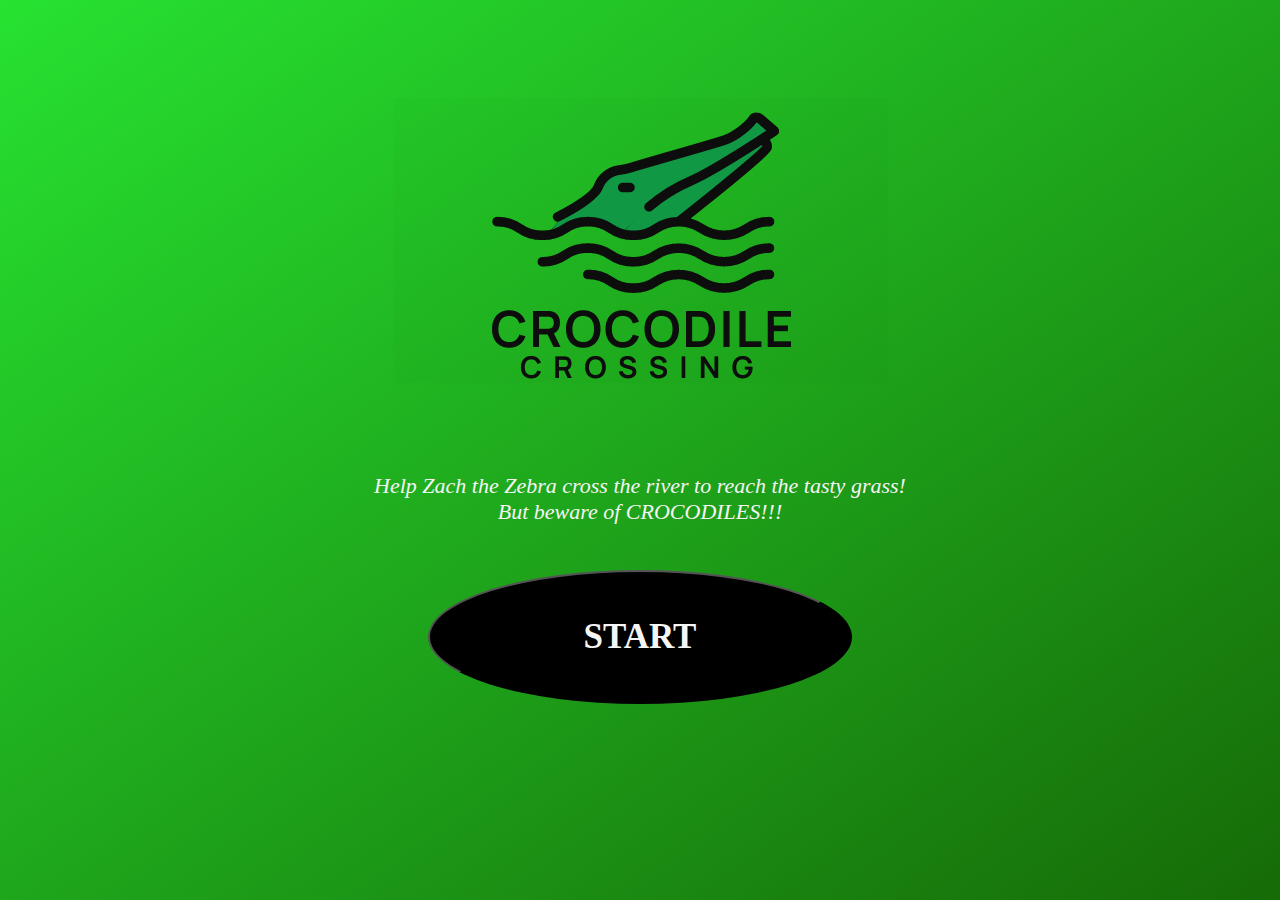
==== index.html @ 56c61f9b "Added level up page" ====
<!DOCTYPE html>
<html lang="en">

<head>
    <meta charset="UTF-8">
    <meta http-equiv="X-UA-Compatible" content="IE=edge">
    <meta name="viewport" content="width=device-width, initial-scale=1.0">
    <title>Crocodile Crossing</title>
    <link rel="stylesheet" href="./css/start.css">
</head>

<body>
    <div id="logo">
        <img src="images/logo2.png" alt ="Crocodile Crossing Logo"</div>
        <section>Help Zach the Zebra cross the river to reach the tasty grass!<br>
        But beware of CROCODILES!!!</section>
        <button><a href ="game.html">START</a></button>


</body>

</html>
---- css/start.css ----
html {
    background-image: linear-gradient(to bottom right, rgb(39, 226, 49), rgb(22, 107, 7));
    background-repeat: no-repeat;
    min-height: 100%;
    min-width: 1024px;

    width: 100%;
    height: auto;
}



img {
    background-color: none;
    margin-top: 10vh;
    margin-bottom: 10vh;
}

#logo {
    display: flex;
    flex-direction: column;
    align-items: center;
    text-align: center;
    color: whitesmoke;
    font-size: 22px;
    font-style: oblique;
    font-family: 'Times New Roman', Times, serif;
    margin-bottom: 0;
    position: relative;
    box-sizing: border-box;
}





button {
    color: whitesmoke;
    background-color: black;
    text-align: center;
    padding: 5vh 12vw;
    font-size: 35px;
    border-radius: 50%;
    margin-top: 5vh;
    display: flex;

}

a {
    color: whitesmoke;
    font-family: 'Times New Roman', Times, serif;
    font-weight: bold;
    text-decoration: none;
}

#gameover h1 {
    color: whitesmoke;
    font-size: 20vh;
    font-family: 'Times New Roman', Times, serif;
    margin-bottom: 5vh;
}

#gameover {
    display: flex;
    flex-direction: column;
    align-items: center;

}

#congratulations {
    color: whitesmoke;
    font-size: 22px;
    display: flex;
    flex-direction: column;
    align-items: center;
    color: whitesmoke;
    font-family: 'Times New Roman', Times, serif;
    font-style: oblique;
}

#congratulations h1 {
    font-size: 13vh;
}
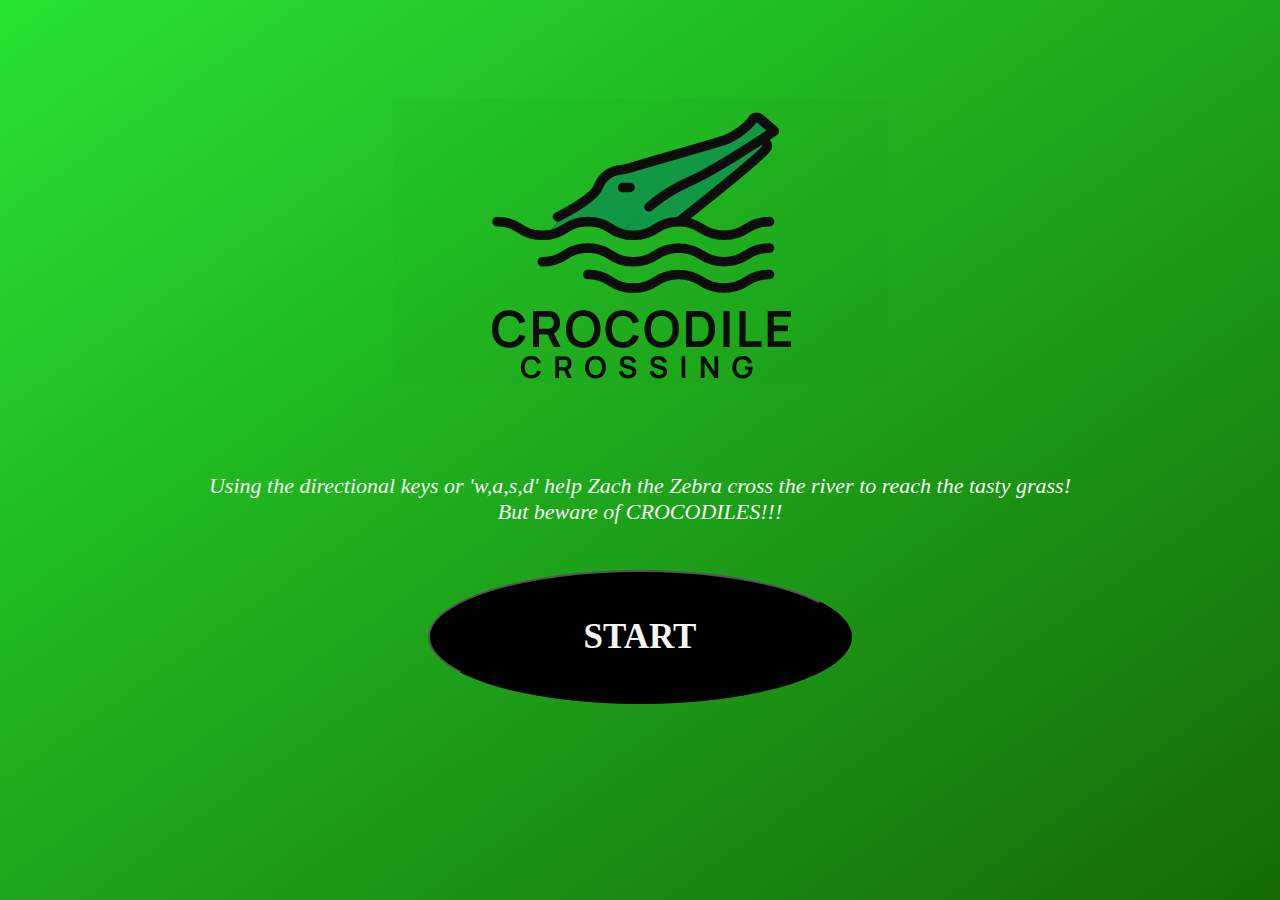
==== commit f75b9d72: "added the lion class and some more levels" ====
--- a/index.html
+++ b/index.html
@@ -11,10 +11,10 @@
 
 <body>
     <div id="logo">
-        <img src="images/logo2.png" alt ="Crocodile Crossing Logo"</div>
-        <section>Help Zach the Zebra cross the river to reach the tasty grass!<br>
+        <img src="./images/logo2.png" alt ="Crocodile Crossing Logo"</div>
+        <section>Using the directional keys or 'w,a,s,d' help Zach the Zebra cross the river to reach the tasty grass!<br>
         But beware of CROCODILES!!!</section>
-        <button><a href ="game.html">START</a></button>
+        <button><a href ="./game.html">START</a></button>
 
 
 </body>
--- a/css/start.css
+++ b/css/start.css
@@ -80,4 +80,8 @@
 
 #congratulations h1 {
     font-size: 13vh;
+}
+
+#retry {
+    margin-top: 32vh;
 }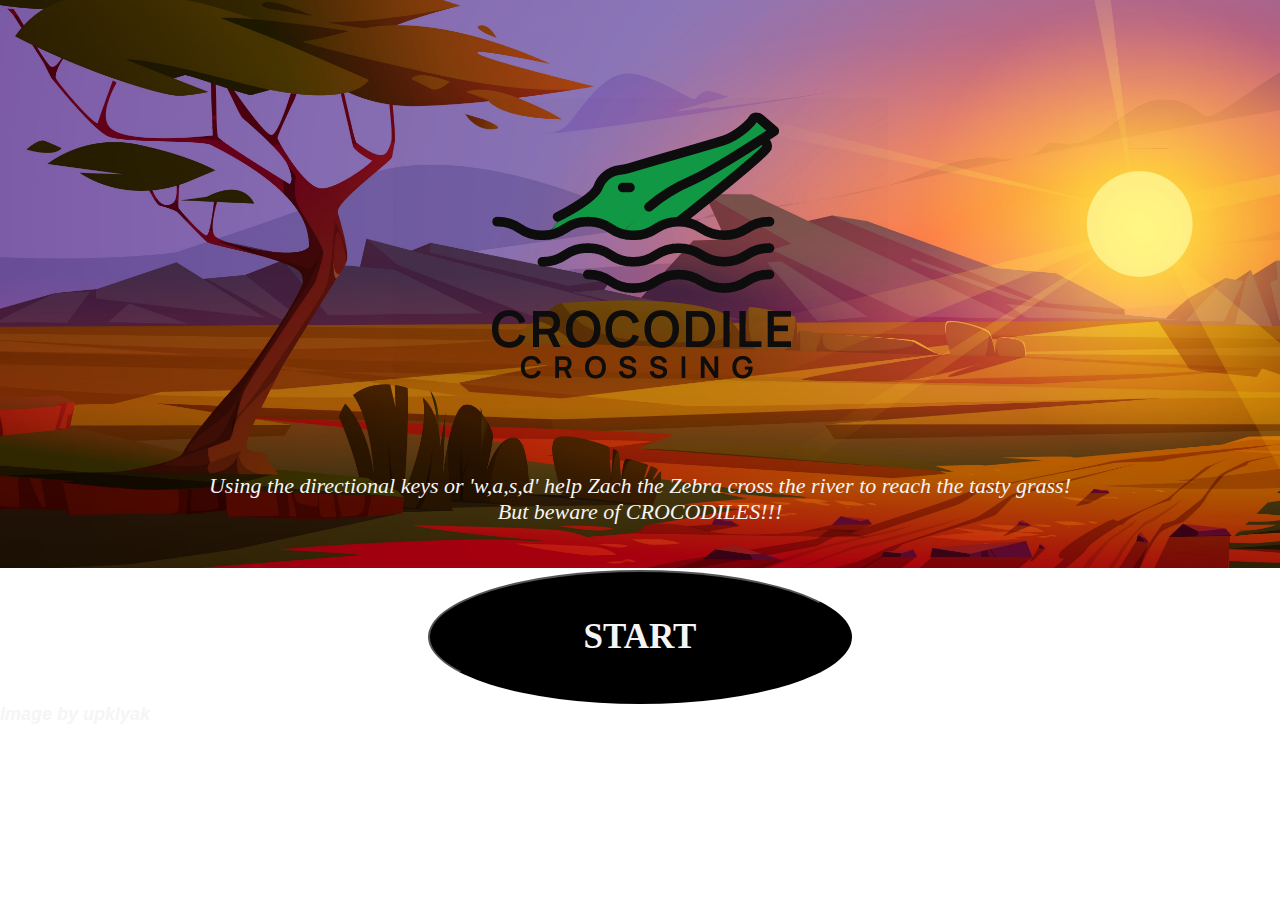
==== commit 0a019053: "backgrounds on start pages changed" ====
--- a/index.html
+++ b/index.html
@@ -11,12 +11,18 @@
 
 <body>
     <div id="logo">
-        <img src="./images/logo2.png" alt ="Crocodile Crossing Logo"</div>
-        <section>Using the directional keys or 'w,a,s,d' help Zach the Zebra cross the river to reach the tasty grass!<br>
-        But beware of CROCODILES!!!</section>
-        <button><a href ="./game.html">START</a></button>
+        <img src="./images/logo2.png" alt="Crocodile Crossing Logo" </div>
+        <section>Using the directional keys or 'w,a,s,d' help Zach the Zebra cross the river to reach the tasty
+            grass!<br>
+            But beware of CROCODILES!!!</section>
+        <button><a href="./game.html">START</a></button>
 
 
 </body>
+<footer>
+    <div id = 'tag'><a
+            href="https://www.freepik.com/free-vector/sunset-african-savannah-landscape-wild-nature_21475746.htm#query=africa%20landscape&position=32&from_view=keyword">Image
+            by upklyak</a></div>
+</footer>
 
 </html>--- a/css/start.css
+++ b/css/start.css
@@ -1,11 +1,9 @@
 html {
-    background-image: linear-gradient(to bottom right, rgb(39, 226, 49), rgb(22, 107, 7));
+    background-image: url('../images/savanah.jpg');
     background-repeat: no-repeat;
-    min-height: 100%;
-    min-width: 1024px;
-
-    width: 100%;
-    height: auto;
+    background-size: contain;
+    width: 100vw;
+    height: 100%;
 }
 
 
@@ -84,4 +82,21 @@
 
 #retry {
     margin-top: 32vh;
+}
+
+footer a{
+    text-align: left;
+    color: whitesmoke;
+    font-size: 2vh;
+    font-family: Arial, Helvetica, sans-serif;
+    text-decoration: none;
+    display: relative;
+    left: 1vh;
+    bottom:1vh;
+}
+
+#tag {
+    width:100vw;
+    display: flex;
+    justify-content: left;
 }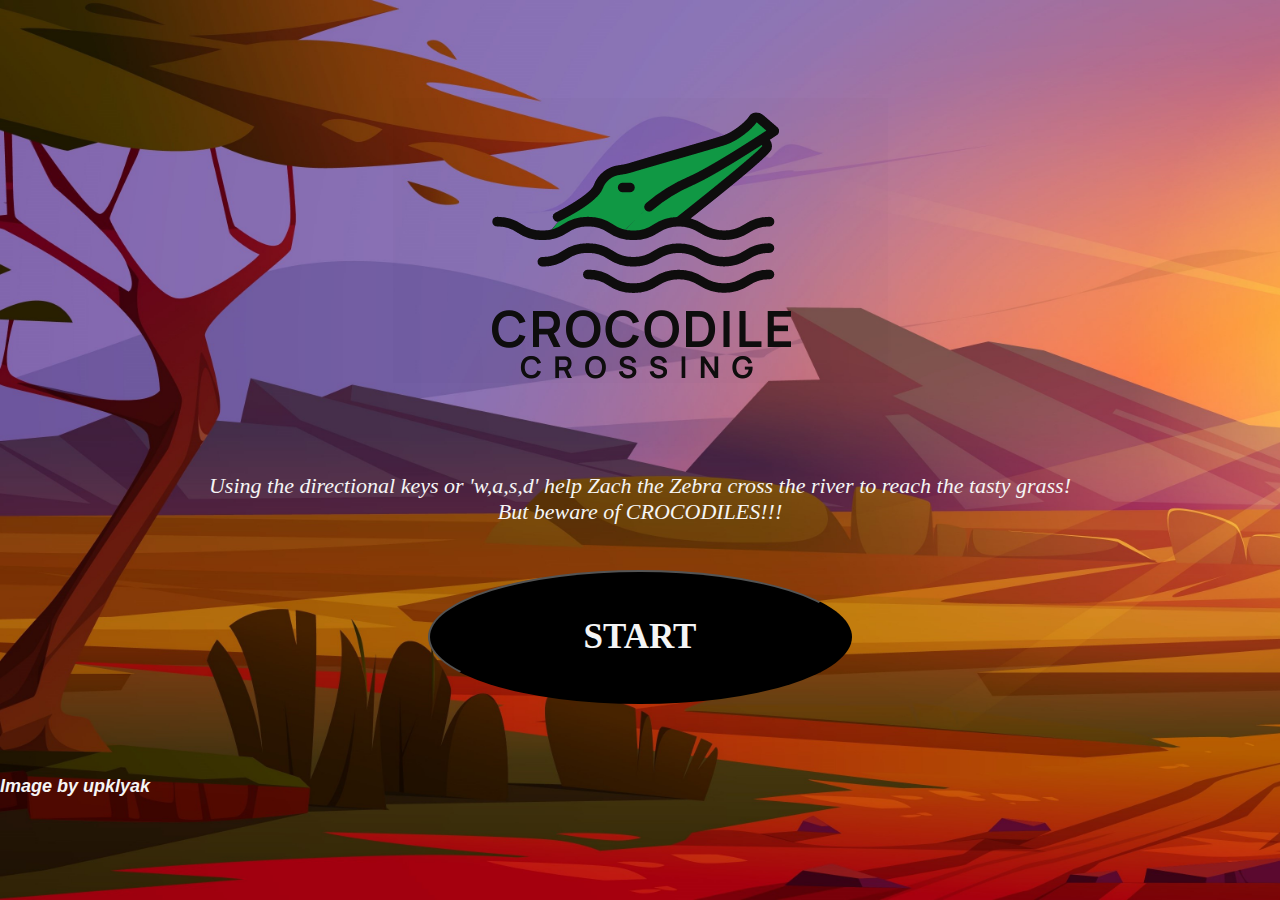
==== commit 21618e20: "added background sound and made last background adjustments" ====
--- a/index.html
+++ b/index.html
@@ -15,12 +15,12 @@
         <section>Using the directional keys or 'w,a,s,d' help Zach the Zebra cross the river to reach the tasty
             grass!<br>
             But beware of CROCODILES!!!</section>
-        <button><a href="./game.html">START</a></button>
-
+        <div id='buttons'><button><a href="./game.html">START</a></button>
+        </div>
 
 </body>
 <footer>
-    <div id = 'tag'><a
+    <div id='tag'><a
             href="https://www.freepik.com/free-vector/sunset-african-savannah-landscape-wild-nature_21475746.htm#query=africa%20landscape&position=32&from_view=keyword">Image
             by upklyak</a></div>
 </footer>
--- a/css/start.css
+++ b/css/start.css
@@ -1,9 +1,8 @@
 html {
     background-image: url('../images/savanah.jpg');
     background-repeat: no-repeat;
-    background-size: contain;
-    width: 100vw;
-    height: 100%;
+    background-size: cover;
+    height: 100vh;
 }
 
 
@@ -90,7 +89,7 @@
     font-size: 2vh;
     font-family: Arial, Helvetica, sans-serif;
     text-decoration: none;
-    display: relative;
+    display: absolute;
     left: 1vh;
     bottom:1vh;
 }
@@ -99,4 +98,5 @@
     width:100vw;
     display: flex;
     justify-content: left;
-}+    margin-top: 8vh;
+}
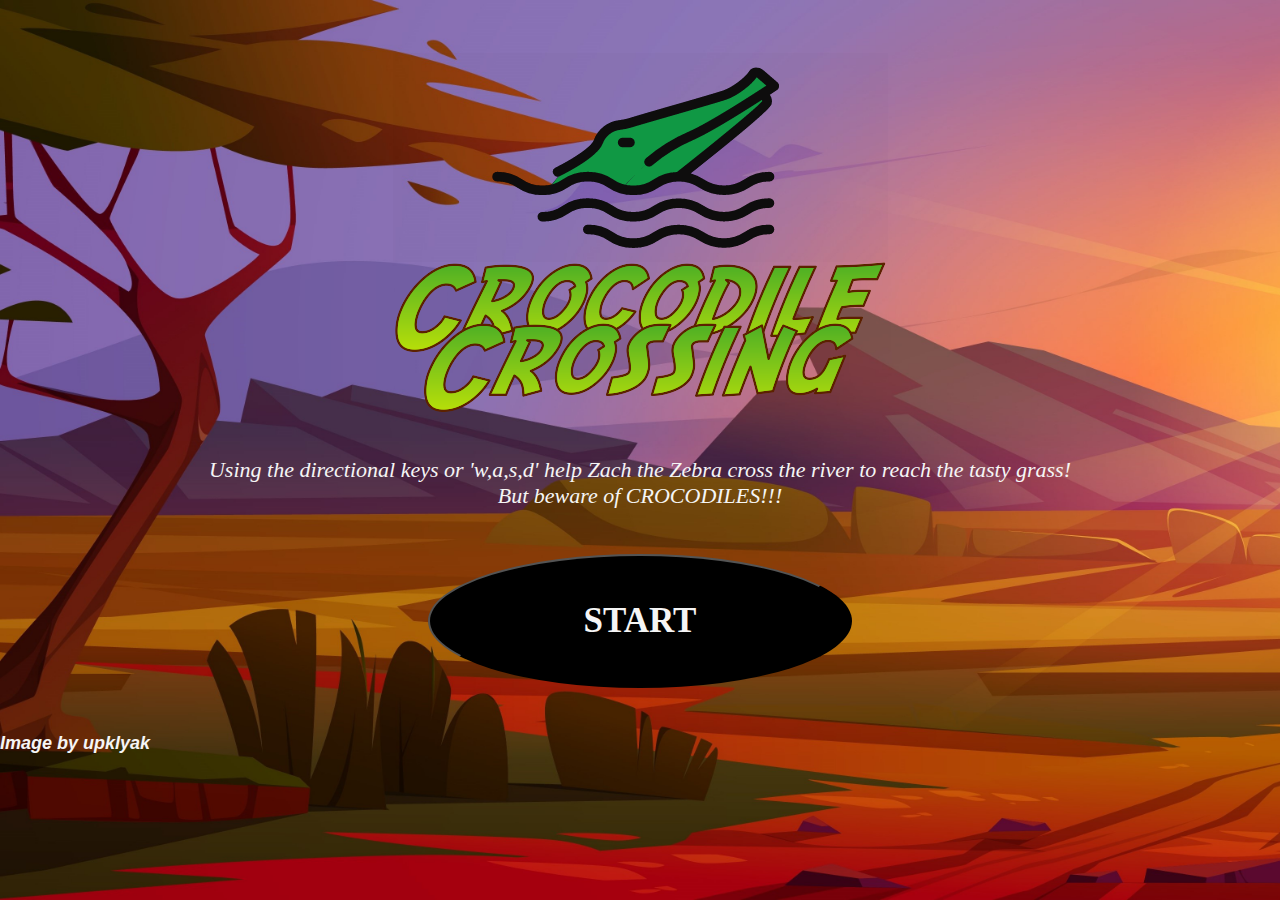
==== commit 105535ce: "new headings on pages" ====
--- a/index.html
+++ b/index.html
@@ -11,7 +11,8 @@
 
 <body>
     <div id="logo">
-        <img src="./images/logo2.png" alt="Crocodile Crossing Logo" </div>
+        <img id ='crocLogo' src="./images/logo2.png" alt="Crocodile Crossing Logo" >
+        <img  id = 'crocname' src="./images/croccrossingname.png" alt="Crocodile Crossing" >
         <section>Using the directional keys or 'w,a,s,d' help Zach the Zebra cross the river to reach the tasty
             grass!<br>
             But beware of CROCODILES!!!</section>
@@ -25,4 +26,4 @@
             by upklyak</a></div>
 </footer>
 
-</html>+</html>
--- a/css/start.css
+++ b/css/start.css
@@ -7,10 +7,16 @@
 
 
 
-img {
+#crocLogo {
     background-color: none;
-    margin-top: 10vh;
-    margin-bottom: 10vh;
+    margin-top: 5vh;
+    margin-bottom: 0;
+}
+
+#crocname {
+    background-color: none;
+    margin-top: 0;
+    margin-bottom: 5vh;
 }
 
 #logo {
@@ -50,11 +56,9 @@
     text-decoration: none;
 }
 
-#gameover h1 {
-    color: whitesmoke;
-    font-size: 20vh;
-    font-family: 'Times New Roman', Times, serif;
-    margin-bottom: 5vh;
+#gameoverimg {
+    margin-bottom: 11vh;
+    margin-top: 15vh;
 }
 
 #gameover {
@@ -75,8 +79,9 @@
     font-style: oblique;
 }
 
-#congratulations h1 {
-    font-size: 13vh;
+#congratsimg {
+    margin-top: 20vh;
+    margin-bottom: 15vh;
 }
 
 #retry {
@@ -98,5 +103,9 @@
     width:100vw;
     display: flex;
     justify-content: left;
-    margin-top: 8vh;
+    margin-top: 5vh;
 }
+
+p {
+    margin-bottom: 9vh;
+}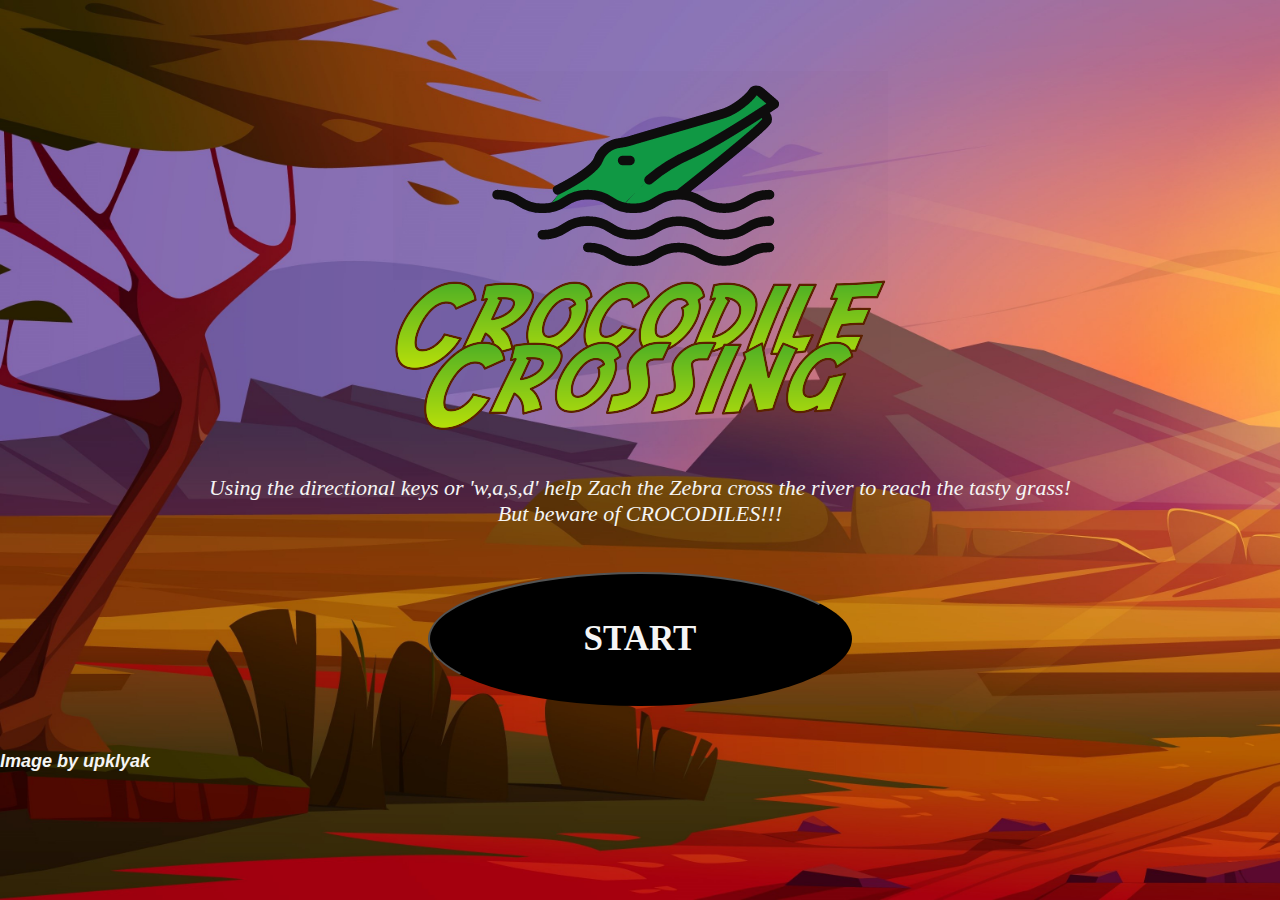
==== commit 26ae2162: "sound effects in sounds folder and added 2 more levels" ====
--- a/index.html
+++ b/index.html
@@ -10,6 +10,7 @@
 </head>
 
 <body>
+    <embed id = 'titleSound' src= './sounds/John_Bartmann_-_07_-_African_Moon.mp3' hidden='true' loop='true' onloadeddata="setHalfVolume()">
     <div id="logo">
         <img id ='crocLogo' src="./images/logo2.png" alt="Crocodile Crossing Logo" >
         <img  id = 'crocname' src="./images/croccrossingname.png" alt="Crocodile Crossing" >
